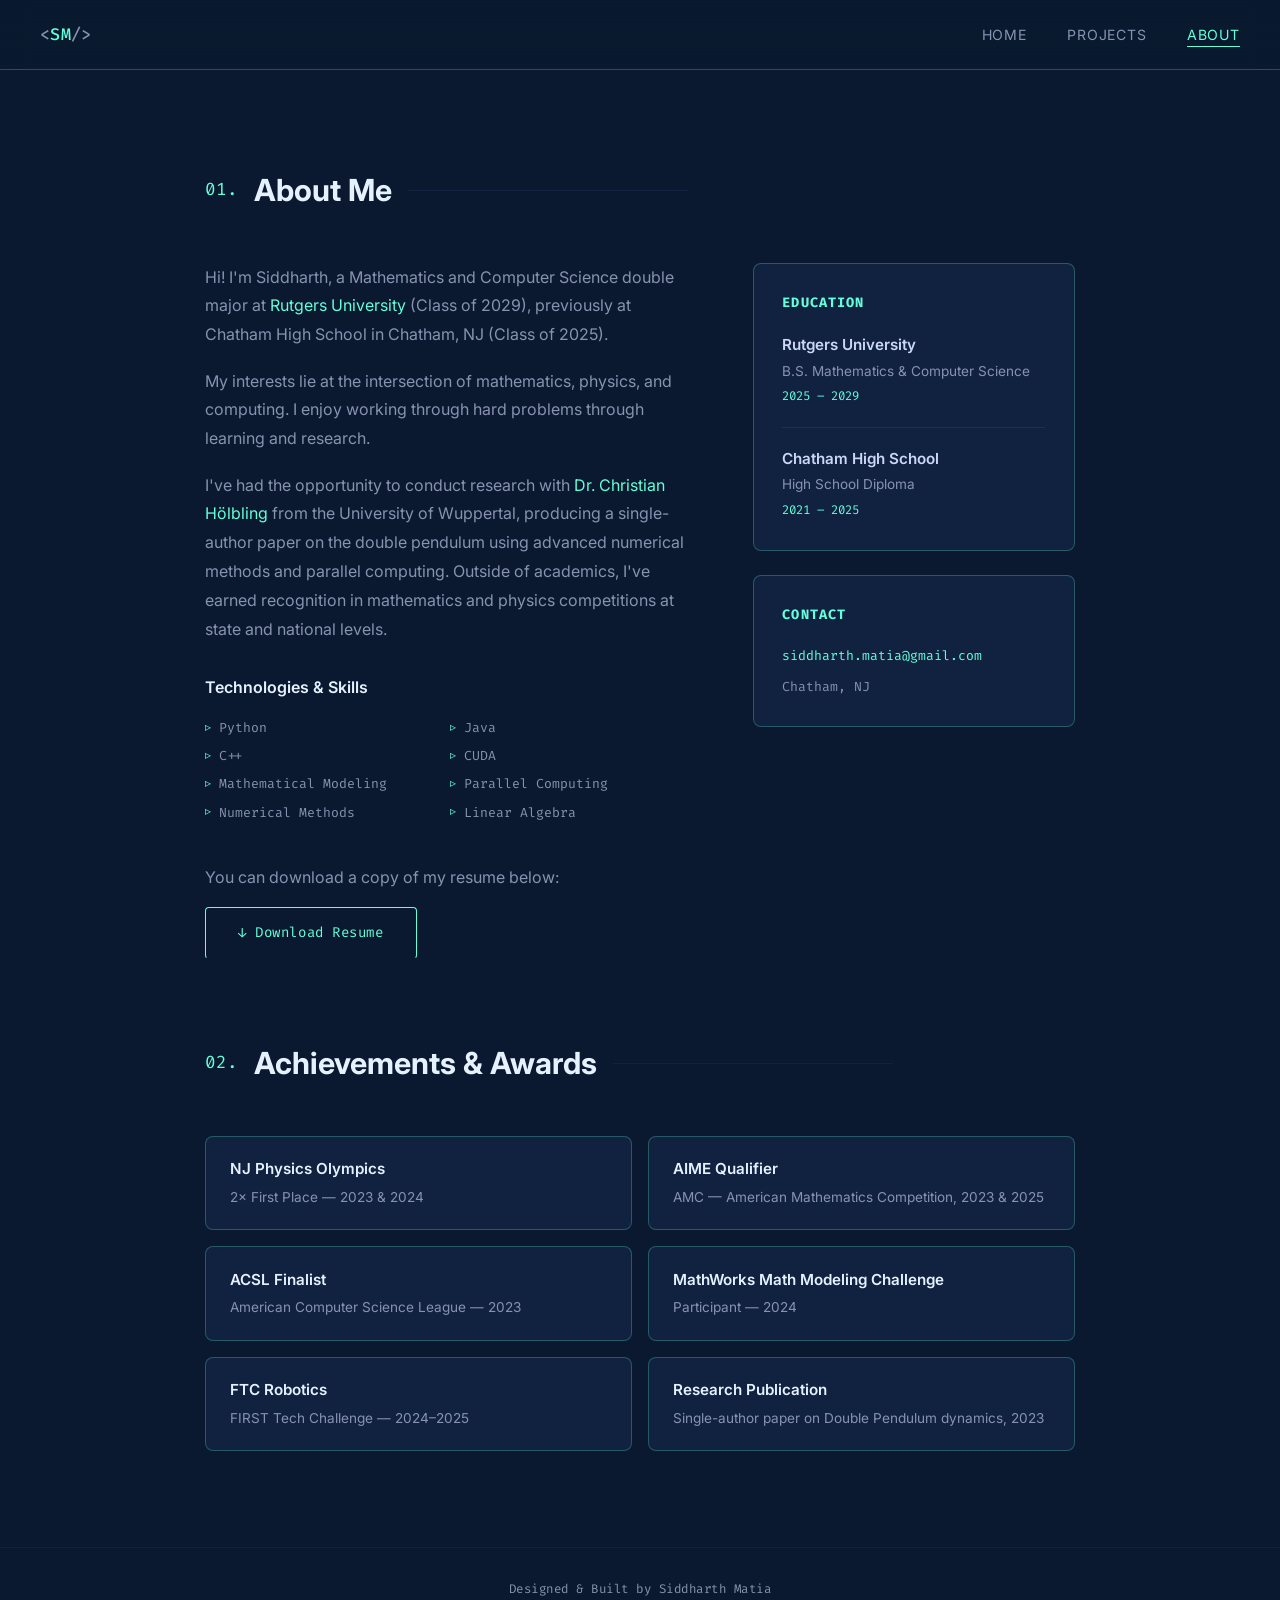
==== about.html @ 1eadd844 "Created website" ====
<!DOCTYPE html>
<html lang="en">
<head>
  <meta charset="UTF-8" />
  <meta name="viewport" content="width=device-width, initial-scale=1.0" />
  <title>About — Siddharth Matia</title>
  <meta name="description" content="About Siddharth Matia — CS & Math student, researcher, and developer." />
  <link rel="stylesheet" href="css/style.css" />
</head>
<body>

  <nav>
    <a href="index.html" class="nav-logo">
      <span class="logo-bracket">&lt;</span>SM<span class="logo-bracket">/&gt;</span>
    </a>
    <ul class="nav-links">
      <li><a href="index.html">Home</a></li>
      <li><a href="projects.html">Projects</a></li>
      <li><a href="about.html" class="active">About</a></li>
    </ul>
  </nav>

  <main>
    <div class="section">

      <h2 class="section-title">
        <span class="num">01.</span> About Me
      </h2>

      <div class="about-grid">

        <!-- Left: Bio -->
        <div class="about-left">
          <div class="about-text">
            <p>
              Hi! I'm Siddharth, a Mathematics and Computer Science double major at
              <a href="https://www.rutgers.edu" target="_blank" rel="noopener">Rutgers University</a>
              (Class of 2029), previously at Chatham High School in Chatham, NJ (Class of 2025).
            </p>
            <p>
              My interests lie at the intersection of mathematics, physics, and computing. I enjoy
              working through hard problems through learning and research.
            </p>
            <p>
              I've had the opportunity to conduct research with
              <a href="#" target="_blank" rel="noopener">Dr. Christian Hölbling</a> from the
              University of Wuppertal, producing a single-author paper on the double pendulum using
              advanced numerical methods and parallel computing. Outside of academics, I've earned
              recognition in mathematics and physics competitions at state and national levels.
            </p>

            <div class="skills-section">
              <h3>Technologies &amp; Skills</h3>
              <ul class="skills-list">
                <li>Python</li>
                <li>Java</li>
                <li>C++</li>
                <li>CUDA</li>
                <li>Mathematical Modeling</li>
                <li>Parallel Computing</li>
                <li>Numerical Methods</li>
                <li>Linear Algebra</li>
              </ul>
            </div>

            <div style="margin-top: 2.5rem;">
              <p style="margin-bottom: 1rem; color: var(--text-secondary);">
                You can download a copy of my resume below:
              </p>
              <a href="SM_Resume.pdf" download class="btn btn-outline">
                &#8595; Download Resume
              </a>
            </div>
          </div>
        </div>

        <!-- Right: Sidebar cards -->
        <div class="about-sidebar">

          <div class="sidebar-card">
            <h3>Education</h3>

            <div class="edu-item">
              <div class="school">Rutgers University</div>
              <div class="degree">B.S. Mathematics &amp; Computer Science</div>
              <div class="year">2025 – 2029</div>
            </div>

            <div class="edu-item">
              <div class="school">Chatham High School</div>
              <div class="degree">High School Diploma</div>
              <div class="year">2021 – 2025</div>
            </div>
          </div>

          <div class="sidebar-card">
            <h3>Contact</h3>
            <div style="display:flex; flex-direction:column; gap:0.6rem;">
              <a href="mailto:siddharth.matia@gmail.com" style="color:var(--accent); font-family:'Fira Code',monospace; font-size:0.82rem; text-decoration:none;">
                siddharth.matia@gmail.com
              </a>
              <span style="color:var(--text-secondary); font-family:'Fira Code',monospace; font-size:0.82rem;">
                Chatham, NJ
              </span>
            </div>
          </div>

        </div>
      </div>

      <!-- Achievements -->
      <div style="margin-top: 5rem;">
        <h2 class="section-title">
          <span class="num">02.</span> Achievements &amp; Awards
        </h2>

        <ul class="achievements-list">
          <li class="achievement-item">
            <div class="award-title">NJ Physics Olympics</div>
            <div class="award-detail">2× First Place — 2023 &amp; 2024</div>
          </li>
          <li class="achievement-item">
            <div class="award-title">AIME Qualifier</div>
            <div class="award-detail">AMC — American Mathematics Competition, 2023 &amp; 2025</div>
          </li>
          <li class="achievement-item">
            <div class="award-title">ACSL Finalist</div>
            <div class="award-detail">American Computer Science League — 2023</div>
          </li>
          <li class="achievement-item">
            <div class="award-title">MathWorks Math Modeling Challenge</div>
            <div class="award-detail">Participant — 2024</div>
          </li>
          <li class="achievement-item">
            <div class="award-title">FTC Robotics</div>
            <div class="award-detail">FIRST Tech Challenge — 2024–2025</div>
          </li>
          <li class="achievement-item">
            <div class="award-title">Research Publication</div>
            <div class="award-detail">Single-author paper on Double Pendulum dynamics, 2023</div>
          </li>
        </ul>
      </div>

    </div>
  </main>

  <footer>
    <p>Designed &amp; Built by Siddharth Matia</p>
  </footer>

</body>
</html>
---- css/style.css ----
@import url('https://fonts.googleapis.com/css2?family=Inter:wght@300;400;500;600;700&family=Fira+Code:wght@400;500&display=swap');

:root {
  --bg-primary: #0a192f;
  --bg-secondary: #112240;
  --bg-card: #1a2f4e;
  --text-primary: #ccd6f6;
  --text-secondary: #8892b0;
  --accent: #64ffda;
  --accent-dim: rgba(100, 255, 218, 0.08);
  --accent-border: rgba(100, 255, 218, 0.25);
  --white: #e6f1ff;
  --nav-height: 70px;
}

*, *::before, *::after {
  margin: 0;
  padding: 0;
  box-sizing: border-box;
}

html {
  scroll-behavior: smooth;
}

body {
  background-color: var(--bg-primary);
  color: var(--text-primary);
  font-family: 'Inter', sans-serif;
  line-height: 1.6;
  min-height: 100vh;
}

/* ─── SCROLLBAR ─── */
::-webkit-scrollbar { width: 6px; }
::-webkit-scrollbar-track { background: var(--bg-primary); }
::-webkit-scrollbar-thumb { background: var(--bg-secondary); border-radius: 3px; }
::-webkit-scrollbar-thumb:hover { background: var(--accent-border); }

/* ─── NAV ─── */
nav {
  position: fixed;
  top: 0;
  width: 100%;
  height: var(--nav-height);
  background: rgba(10, 25, 47, 0.92);
  backdrop-filter: blur(12px);
  -webkit-backdrop-filter: blur(12px);
  border-bottom: 1px solid var(--accent-border);
  z-index: 100;
  display: flex;
  align-items: center;
  justify-content: space-between;
  padding: 0 2.5rem;
}

.nav-logo {
  font-family: 'Fira Code', monospace;
  color: var(--accent);
  font-size: 1.05rem;
  text-decoration: none;
  font-weight: 500;
  letter-spacing: 0.02em;
  transition: opacity 0.2s;
}

.nav-logo:hover { opacity: 0.8; }

.nav-logo .logo-bracket { color: var(--text-secondary); }

.nav-links {
  display: flex;
  gap: 2.5rem;
  list-style: none;
  align-items: center;
}

.nav-links a {
  color: var(--text-secondary);
  text-decoration: none;
  font-size: 0.88rem;
  letter-spacing: 0.06em;
  text-transform: uppercase;
  transition: color 0.2s;
  position: relative;
  padding-bottom: 2px;
}

.nav-links a::after {
  content: '';
  position: absolute;
  bottom: -2px;
  left: 0;
  width: 0;
  height: 1px;
  background: var(--accent);
  transition: width 0.3s ease;
}

.nav-links a:hover,
.nav-links a.active {
  color: var(--accent);
}

.nav-links a:hover::after,
.nav-links a.active::after {
  width: 100%;
}

/* ─── MAIN ─── */
main {
  padding-top: var(--nav-height);
  min-height: 100vh;
}

/* ─── HERO ─── */
.hero {
  display: flex;
  flex-direction: column;
  justify-content: center;
  min-height: calc(100vh - var(--nav-height));
  max-width: 950px;
  margin: 0 auto;
  padding: 0 2.5rem;
  animation: fadeInUp 0.6s ease both;
}

.hero-greeting {
  font-family: 'Fira Code', monospace;
  color: var(--accent);
  font-size: 1rem;
  margin-bottom: 1.2rem;
  letter-spacing: 0.05em;
}

.hero-name {
  font-size: clamp(2.8rem, 7vw, 5.5rem);
  font-weight: 700;
  color: var(--white);
  line-height: 1.05;
  margin-bottom: 0.5rem;
}

.hero-tagline {
  font-size: clamp(1.4rem, 3.5vw, 2.8rem);
  font-weight: 600;
  color: var(--text-secondary);
  margin-bottom: 1.8rem;
}

.hero-description {
  color: var(--text-secondary);
  max-width: 560px;
  font-size: 1.05rem;
  margin-bottom: 2.8rem;
  line-height: 1.75;
}

.hero-buttons {
  display: flex;
  gap: 1.2rem;
  flex-wrap: wrap;
}

/* ─── BUTTONS ─── */
.btn {
  display: inline-flex;
  align-items: center;
  gap: 0.5rem;
  padding: 0.85rem 2rem;
  border-radius: 4px;
  font-family: 'Fira Code', monospace;
  font-size: 0.88rem;
  text-decoration: none;
  cursor: pointer;
  transition: background 0.2s, transform 0.2s, box-shadow 0.2s;
  letter-spacing: 0.04em;
}

.btn-outline {
  border: 1px solid var(--accent);
  color: var(--accent);
  background: transparent;
}

.btn-outline:hover {
  background: var(--accent-dim);
  transform: translateY(-2px);
  box-shadow: 0 4px 20px rgba(100, 255, 218, 0.1);
}

.btn-solid {
  border: 1px solid var(--accent);
  color: var(--bg-primary);
  background: var(--accent);
  font-weight: 600;
}

.btn-solid:hover {
  background: #4fdcb8;
  transform: translateY(-2px);
  box-shadow: 0 4px 20px rgba(100, 255, 218, 0.25);
}

/* ─── SECTION ─── */
.section {
  max-width: 950px;
  margin: 0 auto;
  padding: 6rem 2.5rem;
  animation: fadeInUp 0.6s ease both;
}

.section-title {
  display: flex;
  align-items: center;
  gap: 1rem;
  font-size: 1.9rem;
  font-weight: 700;
  color: var(--white);
  margin-bottom: 3rem;
  white-space: nowrap;
}

.section-title .num {
  font-family: 'Fira Code', monospace;
  color: var(--accent);
  font-size: 1.1rem;
  font-weight: 400;
}

.section-title::after {
  content: '';
  display: block;
  height: 1px;
  width: 100%;
  max-width: 280px;
  background: var(--bg-secondary);
}

/* ─── ABOUT PAGE ─── */
.about-grid {
  display: grid;
  grid-template-columns: 3fr 2fr;
  gap: 4rem;
  align-items: start;
}

.about-text p {
  color: var(--text-secondary);
  margin-bottom: 1.1rem;
  font-size: 1rem;
  line-height: 1.8;
}

.about-text a {
  color: var(--accent);
  text-decoration: none;
  border-bottom: 1px solid transparent;
  transition: border-color 0.2s;
}

.about-text a:hover {
  border-bottom-color: var(--accent);
}

.skills-section h3 {
  color: var(--white);
  font-size: 1rem;
  margin-top: 2rem;
  margin-bottom: 1rem;
  font-weight: 600;
}

.skills-list {
  display: grid;
  grid-template-columns: 1fr 1fr;
  gap: 0.45rem;
  list-style: none;
}

.skills-list li {
  color: var(--text-secondary);
  font-family: 'Fira Code', monospace;
  font-size: 0.82rem;
  display: flex;
  align-items: center;
  gap: 0.5rem;
}

.skills-list li::before {
  content: '▹';
  color: var(--accent);
  font-size: 0.75rem;
}

.about-sidebar {
  position: sticky;
  top: calc(var(--nav-height) + 2rem);
}

.sidebar-card {
  background: var(--bg-secondary);
  border: 1px solid var(--accent-border);
  border-radius: 8px;
  padding: 1.8rem;
  margin-bottom: 1.5rem;
}

.sidebar-card h3 {
  color: var(--accent);
  font-family: 'Fira Code', monospace;
  font-size: 0.85rem;
  letter-spacing: 0.08em;
  text-transform: uppercase;
  margin-bottom: 1.2rem;
}

.edu-item {
  margin-bottom: 1.2rem;
  padding-bottom: 1.2rem;
  border-bottom: 1px solid rgba(100, 255, 218, 0.08);
}

.edu-item:last-child {
  margin-bottom: 0;
  padding-bottom: 0;
  border-bottom: none;
}

.edu-item .school {
  color: var(--text-primary);
  font-weight: 600;
  font-size: 0.95rem;
}

.edu-item .degree {
  color: var(--text-secondary);
  font-size: 0.85rem;
  margin-top: 0.2rem;
}

.edu-item .year {
  color: var(--accent);
  font-family: 'Fira Code', monospace;
  font-size: 0.78rem;
  margin-top: 0.3rem;
}

/* ─── ACHIEVEMENTS ─── */
.achievements-list {
  list-style: none;
  display: grid;
  grid-template-columns: 1fr 1fr;
  gap: 1rem;
}

.achievement-item {
  background: var(--bg-secondary);
  border: 1px solid var(--accent-border);
  border-radius: 8px;
  padding: 1.3rem 1.5rem;
  transition: border-color 0.2s, transform 0.2s;
}

.achievement-item:hover {
  border-color: var(--accent);
  transform: translateY(-2px);
}

.achievement-item .award-title {
  color: var(--white);
  font-weight: 600;
  font-size: 0.95rem;
  margin-bottom: 0.3rem;
}

.achievement-item .award-detail {
  color: var(--text-secondary);
  font-size: 0.85rem;
}

/* ─── PROJECTS LISTING ─── */
.projects-grid {
  display: grid;
  grid-template-columns: repeat(auto-fill, minmax(280px, 1fr));
  gap: 1.5rem;
}

.project-card {
  background: var(--bg-secondary);
  border: 1px solid var(--accent-border);
  border-radius: 10px;
  padding: 2rem;
  text-decoration: none;
  display: flex;
  flex-direction: column;
  transition: transform 0.25s ease, border-color 0.25s ease, box-shadow 0.25s ease;
  position: relative;
  overflow: hidden;
}

.project-card::before {
  content: '';
  position: absolute;
  top: 0; left: 0; right: 0;
  height: 2px;
  background: linear-gradient(90deg, var(--accent), transparent);
  transform: scaleX(0);
  transform-origin: left;
  transition: transform 0.35s ease;
}

.project-card:hover {
  transform: translateY(-6px);
  border-color: var(--accent);
  box-shadow: 0 12px 40px rgba(0, 0, 0, 0.35);
}

.project-card:hover::before {
  transform: scaleX(1);
}

.project-card-top {
  display: flex;
  justify-content: space-between;
  align-items: flex-start;
  margin-bottom: 1.2rem;
}

.project-icon {
  font-size: 2rem;
  line-height: 1;
}

.project-arrow {
  color: var(--text-secondary);
  font-size: 1.2rem;
  transition: color 0.2s, transform 0.2s;
}

.project-card:hover .project-arrow {
  color: var(--accent);
  transform: translate(3px, -3px);
}

.project-card h3 {
  color: var(--white);
  font-size: 1.15rem;
  font-weight: 600;
  margin-bottom: 0.7rem;
}

.project-card p {
  color: var(--text-secondary);
  font-size: 0.88rem;
  flex: 1;
  margin-bottom: 1.3rem;
  line-height: 1.7;
}

.project-tags {
  display: flex;
  flex-wrap: wrap;
  gap: 0.5rem;
}

.tag {
  font-family: 'Fira Code', monospace;
  font-size: 0.72rem;
  color: var(--accent);
  background: var(--accent-dim);
  padding: 0.25rem 0.65rem;
  border-radius: 3px;
  letter-spacing: 0.03em;
}

/* ─── PROJECT DETAIL PAGE ─── */
.project-page {
  max-width: 800px;
  margin: 0 auto;
  padding: 4rem 2.5rem 6rem;
  animation: fadeInUp 0.6s ease both;
}

.breadcrumb {
  font-family: 'Fira Code', monospace;
  font-size: 0.82rem;
  color: var(--text-secondary);
  margin-bottom: 2rem;
}

.breadcrumb a {
  color: var(--accent);
  text-decoration: none;
}

.breadcrumb a:hover { text-decoration: underline; }
.breadcrumb span { margin: 0 0.5rem; }

.project-page-header {
  margin-bottom: 3rem;
  padding-bottom: 2rem;
  border-bottom: 1px solid var(--bg-secondary);
}

.project-page-header .project-icon-lg {
  font-size: 3rem;
  margin-bottom: 1rem;
}

.project-page-header h1 {
  font-size: clamp(1.8rem, 4vw, 2.8rem);
  font-weight: 700;
  color: var(--white);
  margin-bottom: 1rem;
  line-height: 1.2;
}

.project-meta {
  display: flex;
  gap: 0.6rem;
  flex-wrap: wrap;
}

.project-page-body h2 {
  color: var(--accent);
  font-family: 'Fira Code', monospace;
  font-size: 0.9rem;
  letter-spacing: 0.08em;
  text-transform: uppercase;
  margin: 2.5rem 0 0.8rem;
}

.project-page-body h2::before {
  content: '## ';
  opacity: 0.4;
}

.project-page-body p {
  color: var(--text-secondary);
  margin-bottom: 1rem;
  font-size: 1rem;
  line-height: 1.85;
}

.project-page-body ul {
  color: var(--text-secondary);
  list-style: none;
  margin-bottom: 1.2rem;
}

.project-page-body ul li {
  padding: 0.3rem 0 0.3rem 1.5rem;
  position: relative;
  line-height: 1.7;
  font-size: 0.97rem;
}

.project-page-body ul li::before {
  content: '▹';
  position: absolute;
  left: 0;
  color: var(--accent);
}

.highlight-box {
  background: var(--bg-secondary);
  border-left: 3px solid var(--accent);
  border-radius: 0 8px 8px 0;
  padding: 1.5rem 1.8rem;
  margin: 2rem 0;
}

.highlight-box p {
  margin: 0;
  font-style: italic;
  color: var(--text-primary) !important;
}

.result-badge {
  display: inline-flex;
  align-items: center;
  gap: 0.5rem;
  background: rgba(100, 255, 218, 0.1);
  border: 1px solid var(--accent);
  color: var(--accent);
  padding: 0.6rem 1.2rem;
  border-radius: 4px;
  font-family: 'Fira Code', monospace;
  font-size: 0.88rem;
  margin: 0.5rem 0.5rem 0.5rem 0;
}

/* ─── PHOTO GRID ─── */
.photo-grid {
  display: grid;
  grid-template-columns: 1fr 1fr;
  gap: 1rem;
  margin-top: 0.5rem;
}

.photo-grid figure {
  margin: 0;
}

.photo-grid img {
  width: 100%;
  display: block;
  border-radius: 6px;
  border: 1px solid var(--accent-border);
  transition: border-color 0.2s, transform 0.2s;
}

.photo-grid img:hover {
  border-color: var(--accent);
  transform: scale(1.01);
}

.photo-grid figcaption {
  color: var(--text-secondary);
  font-family: 'Fira Code', monospace;
  font-size: 0.78rem;
  text-align: center;
  margin-top: 0.5rem;
}

.screenshot-grid {
  display: grid;
  grid-template-columns: repeat(2, minmax(0, 220px));
  gap: 1.5rem;
  margin-top: 0.5rem;
}

.screenshot-grid figure {
  margin: 0;
}

.screenshot-grid img {
  width: 100%;
  display: block;
  border-radius: 12px;
  border: 1px solid var(--accent-border);
  transition: border-color 0.2s, transform 0.2s;
  box-shadow: 0 8px 24px rgba(0,0,0,0.3);
}

.screenshot-grid img:hover {
  border-color: var(--accent);
  transform: translateY(-3px);
}

.screenshot-grid figcaption {
  color: var(--text-secondary);
  font-family: 'Fira Code', monospace;
  font-size: 0.78rem;
  text-align: center;
  margin-top: 0.5rem;
}

@media (max-width: 480px) {
  .photo-grid,
  .screenshot-grid { grid-template-columns: 1fr; }
}

/* ─── LIGHTBOX ─── */
.lightbox-overlay {
  display: none;
  position: fixed;
  inset: 0;
  background: rgba(0, 0, 0, 0.88);
  z-index: 999;
  align-items: center;
  justify-content: center;
  cursor: zoom-out;
  backdrop-filter: blur(6px);
  -webkit-backdrop-filter: blur(6px);
  animation: fadeIn 0.2s ease;
}

.lightbox-overlay.active {
  display: flex;
}

.lightbox-overlay img {
  max-width: 90vw;
  max-height: 88vh;
  object-fit: contain;
  border-radius: 8px;
  box-shadow: 0 24px 80px rgba(0, 0, 0, 0.7);
  cursor: default;
  animation: zoomIn 0.2s ease;
}

.lightbox-close {
  position: absolute;
  top: 1.2rem;
  right: 1.5rem;
  color: var(--text-secondary);
  font-size: 1.6rem;
  cursor: pointer;
  background: none;
  border: none;
  line-height: 1;
  padding: 0.3rem;
  transition: color 0.15s;
}

.lightbox-close:hover { color: var(--white); }

@keyframes fadeIn {
  from { opacity: 0; }
  to   { opacity: 1; }
}

@keyframes zoomIn {
  from { transform: scale(0.92); opacity: 0; }
  to   { transform: scale(1);    opacity: 1; }
}

/* ─── FOOTER ─── */
footer {
  text-align: center;
  padding: 2rem;
  color: var(--text-secondary);
  font-family: 'Fira Code', monospace;
  font-size: 0.78rem;
  border-top: 1px solid var(--bg-secondary);
  letter-spacing: 0.04em;
}

footer a {
  color: var(--accent);
  text-decoration: none;
}

/* ─── ANIMATIONS ─── */
@keyframes fadeInUp {
  from {
    opacity: 0;
    transform: translateY(20px);
  }
  to {
    opacity: 1;
    transform: translateY(0);
  }
}

/* ─── RESPONSIVE ─── */
@media (max-width: 768px) {
  nav { padding: 0 1.2rem; }
  .nav-links { gap: 1.5rem; }
  .nav-links a { font-size: 0.8rem; }

  .hero { padding: 2rem 1.5rem; }
  .section { padding: 4rem 1.5rem; }

  .about-grid { grid-template-columns: 1fr; gap: 2.5rem; }
  .about-sidebar { position: static; }

  .projects-grid { grid-template-columns: 1fr; }
  .achievements-list { grid-template-columns: 1fr; }

  .project-page { padding: 2.5rem 1.5rem 4rem; }
}

@media (max-width: 480px) {
  .hero-buttons { flex-direction: column; }
  .btn { width: 100%; justify-content: center; }
  .section-title { font-size: 1.5rem; }
}
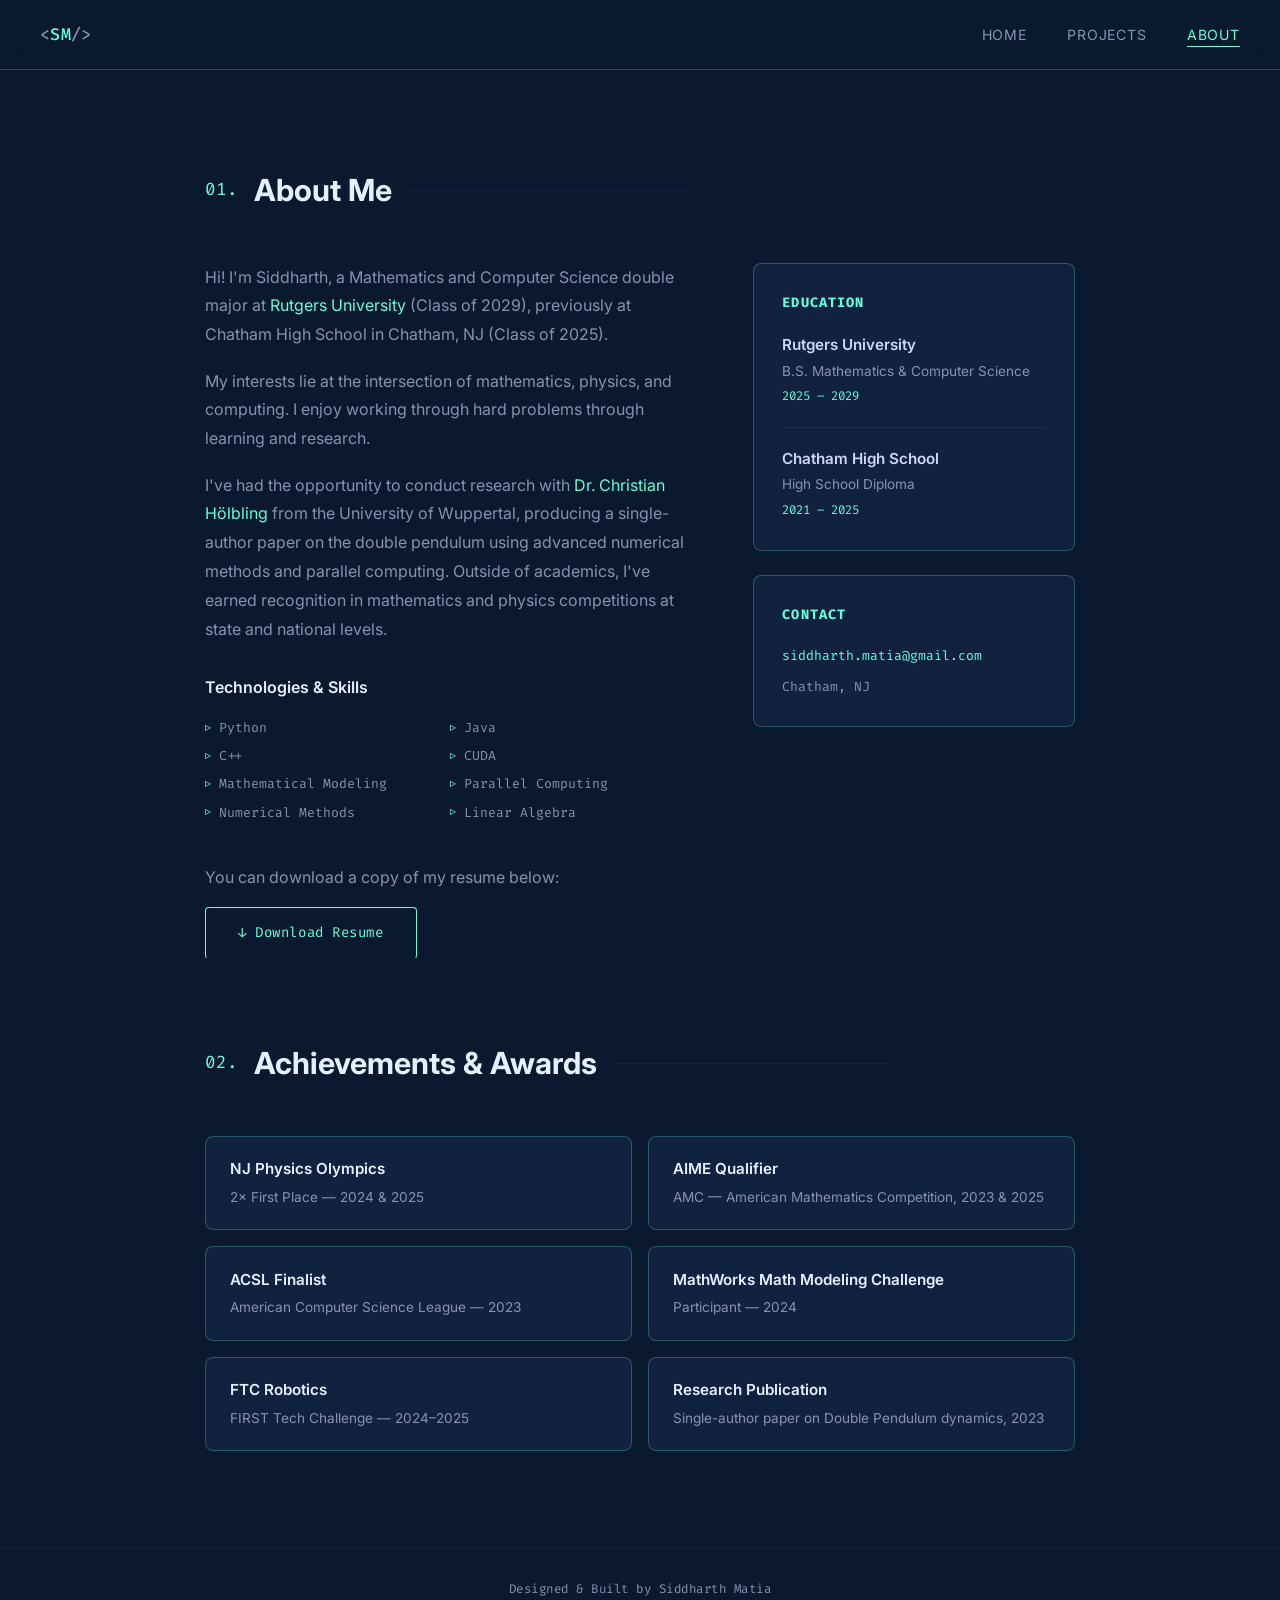
==== commit b6e3b58c: "typo correction phys olympics" ====
--- a/about.html
+++ b/about.html
@@ -117,7 +117,7 @@
         <ul class="achievements-list">
           <li class="achievement-item">
             <div class="award-title">NJ Physics Olympics</div>
-            <div class="award-detail">2× First Place — 2023 &amp; 2024</div>
+            <div class="award-detail">2× First Place — 2024 &amp; 2025</div>
           </li>
           <li class="achievement-item">
             <div class="award-title">AIME Qualifier</div>
